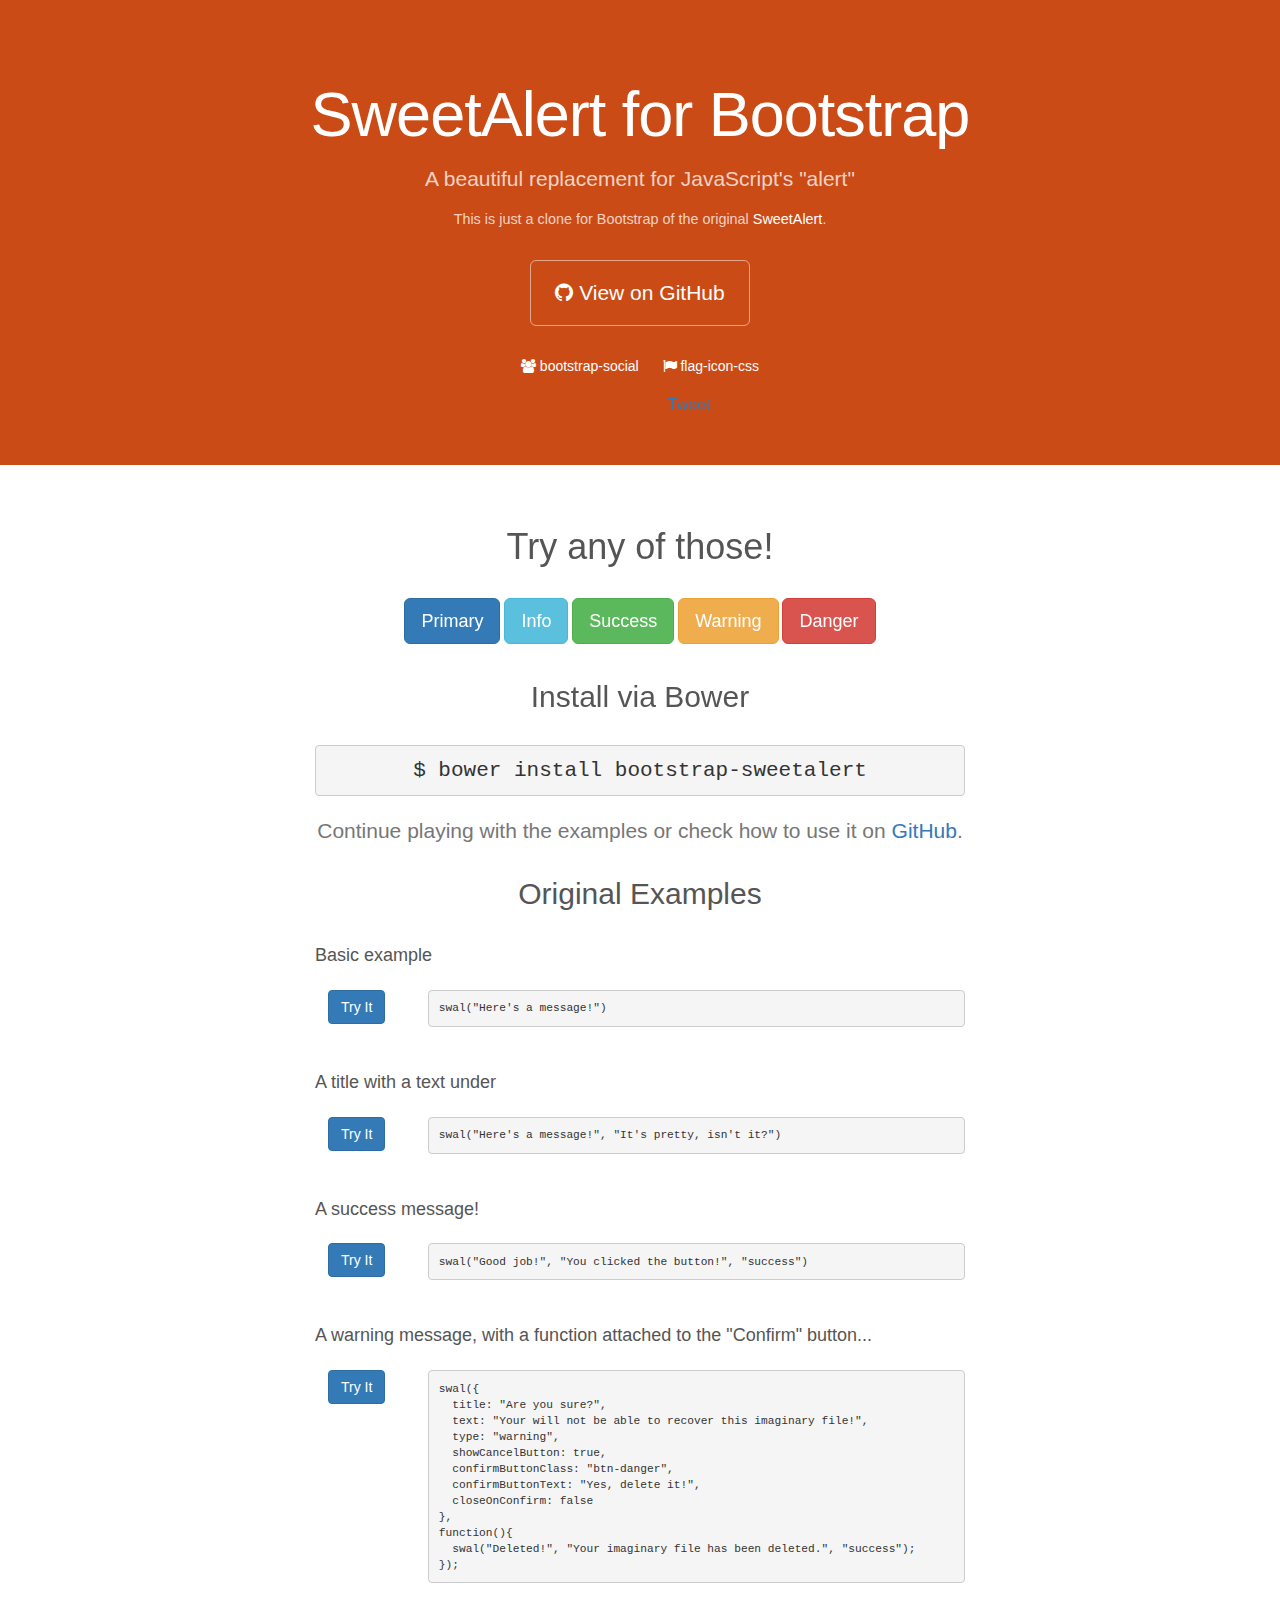
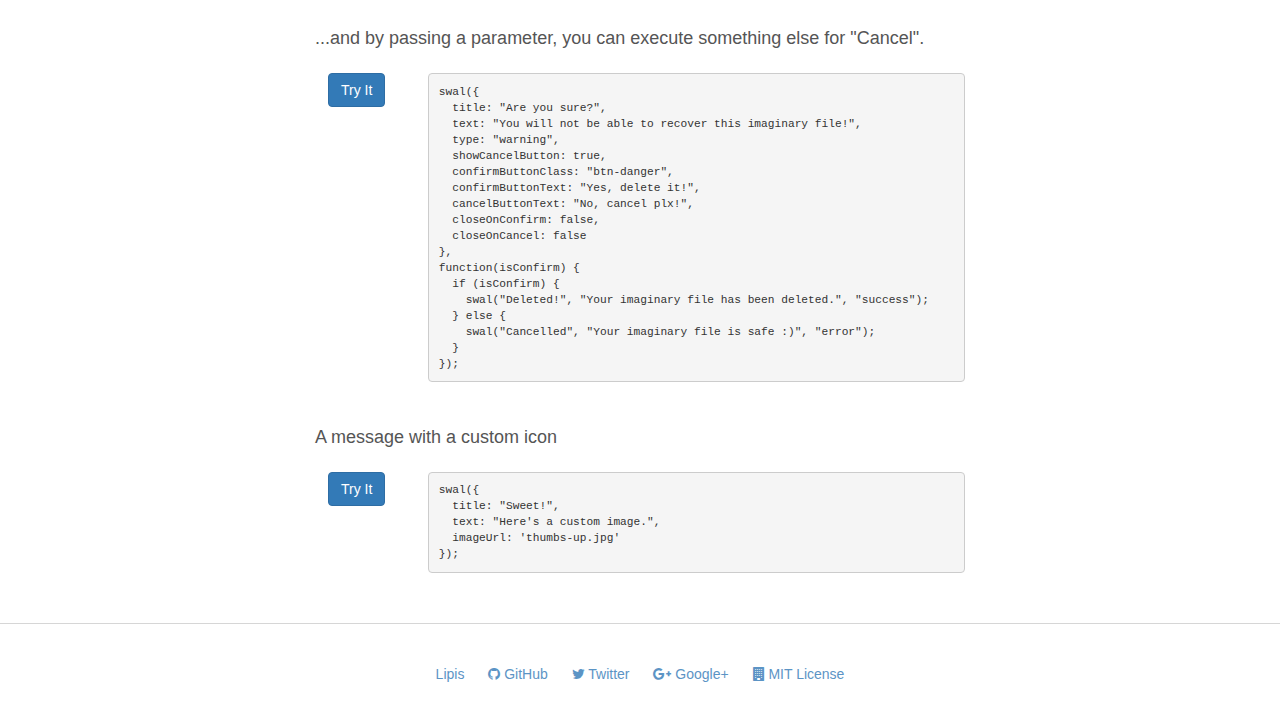
==== css/bootstrap-sweetalert-master/index.html @ ca47c211 "bootstrap sweetarap" ====
<!DOCTYPE html>
<html lang="en">
  <head>
    <meta charset="utf-8">
    <meta http-equiv="X-UA-Compatible" content="IE=edge">
    <meta name="viewport" content="width=device-width, initial-scale=1">

    <meta property="og:title" content="Social Buttons for Bootstrap" />
    <meta property="og:description" content="A beautiful replacement for JavaScript's 'alert' for Bootstrap" />
    <meta property="og:type" content="website" />
    <meta property="og:url" content="http://lipis.github.io/bootstrap-sweetalert/" />
    <meta property="og:image" content="http://lipis.github.io/bootstrap-social/assets/bootstrap-sweetalert.png" />

    <title>SweetAlert for Bootstrap</title>

    <link href="//maxcdn.bootstrapcdn.com/bootstrap/3.2.0/css/bootstrap.min.css" rel="stylesheet">
    <link href="//maxcdn.bootstrapcdn.com/font-awesome/4.2.0/css/font-awesome.min.css" rel="stylesheet">
    <script src="//code.jquery.com/jquery-2.1.1.js"></script>
    <link href="assets/docs.css" rel="stylesheet">

    <!-- Debug -->
    <script src="//localhost:32123/livereload.js"></script>

    <!-- This is what you need -->
    <script src="lib/sweet-alert.js"></script>
    <link rel="stylesheet" href="lib/sweet-alert.css">
    <!--.......................-->

    <script>
      (function(i,s,o,g,r,a,m){i['GoogleAnalyticsObject']=r;i[r]=i[r]||function(){
      (i[r].q=i[r].q||[]).push(arguments)},i[r].l=1*new Date();a=s.createElement(o),
      m=s.getElementsByTagName(o)[0];a.async=1;a.src=g;m.parentNode.insertBefore(a,m)
      })(window,document,'script','//www.google-analytics.com/analytics.js','ga');
      ga('create', 'UA-42119746-3', 'auto');
      ga('send', 'pageview');
    </script>
  </head>

  <body>
    <div class="jumbotron">
      <h1>SweetAlert for Bootstrap</h1>
      <p>A beautiful replacement for JavaScript's "alert"</p>
      <p class="small">
        This is just a clone for Bootstrap of the original
        <a href="http://tristanedwards.me/sweetalert" target="_blank" onclick="_gaq.push(['_trackEvent', 'exit', 'header', 'Original']);">SweetAlert</a>.
      </p>
      <p>
        <a class="btn btn-outline btn-lg" href="https://github.com/lipis/sweetalert" onclick="_gaq.push(['_trackEvent', 'exit', 'main', 'GitHub']);">
          <span class="fa fa-github"></span>
          View on GitHub
        </a>
      </p>
      <ul class="jumbotron-links">
        <li><a href="http://lipis.github.io/bootstrap-social" onclick="_gaq.push(['_trackEvent', 'exit', 'header', 'bootstrap-social']);"><i class="fa fa-group"></i> bootstrap-social</a></li>
        <li><a href="http://lipis.github.io/flag-icon-css"  onclick="_gaq.push(['_trackEvent', 'exit', 'header', 'flag-icon-css']);"><i class="fa fa-flag"></i> flag-icon-css</a></li>
      </ul>

      <iframe src="http://ghbtns.com/github-btn.html?user=lipis&amp;repo=bootstrap-sweetalert&amp;type=watch&amp;count=true" class="social-share"></iframe>
      <a href="https://twitter.com/share" class="social-share twitter-share-button" data-url="http://lipis.github.io/bootstrap-sweetalert/" data-text="SweetAlert for Bootstrap! A beautiful replacement for JavaScript's 'alert'." data-via="lipis" data-hashtags="bootstrap">Tweet</a>
    </div>

    <div class="container">

      <h1>Try any of those!</h1>
      <div class="examples">
        <button class="btn btn-lg btn-primary sweet-10" onclick="_gaq.push(['_trackEvent', 'example, 'try', 'Primary']);">Primary</button>
        <button class="btn btn-lg btn-info sweet-11" onclick="_gaq.push(['_trackEvent', 'example, 'try', 'Info']);">Info</button>
        <button class="btn btn-lg btn-success sweet-12" onclick="_gaq.push(['_trackEvent', 'example, 'try', 'Success']);">Success</button>
        <button class="btn btn-lg btn-warning sweet-13" onclick="_gaq.push(['_trackEvent', 'example, 'try', 'Warning']);">Warning</button>
        <button class="btn btn-lg btn-danger sweet-14" onclick="_gaq.push(['_trackEvent', 'example, 'try', 'Danger']);">Danger</button>
      </div>


      <h2>Install via Bower</h2>

      <pre class="text-center lead">$ bower install bootstrap-sweetalert</pre>

      <p class="text-muted text-center lead">
        Continue playing with the examples or check how to use it on
        <a href="https://github.com/lipis/bootstrap-sweetalert#sweetalert-for-bootstrap">GitHub</a>.
      </p>

      <h2>Original Examples</h2>

      <h4>Basic example</h4>
      <div class="row">
        <div class="col-sm-2 text-center">
          <p><button class="btn btn-primary sweet-1" onclick="_gaq.push(['_trackEvent', 'example', 'try', 'sweet-1']);">Try It</button></p>
        </div>
        <div class="col-sm-10">
          <pre class="code">swal("Here's a message!")</pre>
        </div>
      </div>

      <h4>A title with a text under</h4>
      <div class="row">
        <div class="col-sm-2 text-center">
          <p><button class="btn btn-primary sweet-2" onclick="_gaq.push(['_trackEvent', 'example', 'try', 'sweet-2']);">Try It</button></p>
        </div>
        <div class="col-sm-10">
          <pre>swal("Here's a message!", "It's pretty, isn't it?")</pre>
        </div>
      </div>

      <h4>A success message!</h4>
      <div class="row">
        <div class="col-sm-2 text-center">
          <p><button class="btn btn-primary sweet-3" onclick="_gaq.push(['_trackEvent', 'example', 'try', 'sweet-3']);">Try It</button></p>
        </div>
        <div class="col-sm-10">
          <pre>swal("Good job!", "You clicked the button!", "success")</pre>
        </div>
      </div>

      <h4>A warning message, with a function attached to the "Confirm" button...</h4>
      <div class="row">
        <div class="col-sm-2 text-center">
          <p><button class="btn btn-primary sweet-4" onclick="_gaq.push(['_trackEvent', 'example', 'try', 'sweet-4']);">Try It</button></p>
        </div>
        <div class="col-sm-10">
          <pre>
swal({
  title: "Are you sure?",
  text: "Your will not be able to recover this imaginary file!",
  type: "warning",
  showCancelButton: true,
  confirmButtonClass: "btn-danger",
  confirmButtonText: "Yes, delete it!",
  closeOnConfirm: false
},
function(){
  swal("Deleted!", "Your imaginary file has been deleted.", "success");
});</pre>
        </div>
      </div>

      <h4>...and by passing a parameter, you can execute something else for "Cancel".</h4>
      <div class="row">
        <div class="col-sm-2 text-center">
          <p><button class="btn btn-primary sweet-5" onclick="_gaq.push(['_trackEvent', 'example', 'try', 'sweet-5']);">Try It</button></p>
        </div>
        <div class="col-sm-10">
          <pre>
swal({
  title: "Are you sure?",
  text: "You will not be able to recover this imaginary file!",
  type: "warning",
  showCancelButton: true,
  confirmButtonClass: "btn-danger",
  confirmButtonText: "Yes, delete it!",
  cancelButtonText: "No, cancel plx!",
  closeOnConfirm: false,
  closeOnCancel: false
},
function(isConfirm) {
  if (isConfirm) {
    swal("Deleted!", "Your imaginary file has been deleted.", "success");
  } else {
    swal("Cancelled", "Your imaginary file is safe :)", "error");
  }
});</pre>
        </div>
      </div>

      <h4>A message with a custom icon</h4>
      <div class="row">
        <div class="col-sm-2 text-center">
          <p><button class="btn btn-primary sweet-6" onclick="_gaq.push(['_trackEvent', 'exit', 'footer', 'Lipis']);">Try It</button></p>
        </div>
        <div class="col-sm-10">
          <pre>
swal({
  title: "Sweet!",
  text: "Here's a custom image.",
  imageUrl: 'thumbs-up.jpg'
});</pre>
        </div>
      </div>
    </div>
    <footer>
      <ul class="links">
        <li><a href="http://lip.is" onclick="_gaq.push(['_trackEvent', 'exit', 'footer', 'Lipis']);">Lipis</a></li>
        <li><a href="http://github.com/lipis" onclick="_gaq.push(['_trackEvent', 'exit', 'footer', 'GitHub']);"><i class="fa fa-github"></i> GitHub</a></li>
        <li><a href="http://twitter.com/lipis" onclick="_gaq.push(['_trackEvent', 'exit', 'footer', 'Twitter']);"><i class="fa fa-twitter"></i> Twitter</a></li>
        <li><a href="http://google.com/+PanayiotisLipiridis" onclick="_gaq.push(['_trackEvent', 'exit', 'footer', 'Google+']);"><i class="fa fa-google-plus"></i> Google+</a></li>
        <li><a href="http://opensource.org/licenses/MIT" onclick="_gaq.push(['_trackEvent', 'exit', 'footer', 'MIT']);"><i class="fa fa-building"></i> MIT License</a></li>
      </ul>
    </footer>

    <script>
      document.querySelector('.sweet-1').onclick = function(){
        swal("Here's a message!");
      };

      document.querySelector('.sweet-2').onclick = function(){
        swal("Here's a message!", "It's pretty, isn't it?")
      };

      document.querySelector('.sweet-3').onclick = function(){
        swal("Good job!", "You clicked the button!", "success");
      };

      document.querySelector('.sweet-4').onclick = function(){
        swal({
          title: "Are you sure?",
          text: "You will not be able to recover this imaginary file!",
          type: "warning",
          showCancelButton: true,
          confirmButtonClass: 'btn-danger',
          confirmButtonText: 'Yes, delete it!',
          closeOnConfirm: false,
          //closeOnCancel: false
        },
        function(){
          swal("Deleted!", "Your imaginary file has been deleted!", "success");
        });
      };

      document.querySelector('.sweet-5').onclick = function(){
        swal({
          title: "Are you sure?",
          text: "You will not be able to recover this imaginary file!",
          type: "warning",
          showCancelButton: true,
          confirmButtonClass: 'btn-danger',
          confirmButtonText: 'Yes, delete it!',
          cancelButtonText: "No, cancel plx!",
          closeOnConfirm: false,
          closeOnCancel: false
        },
        function(isConfirm){
          if (isConfirm){
            swal("Deleted!", "Your imaginary file has been deleted!", "success");
          } else {
            swal("Cancelled", "Your imaginary file is safe :)", "error");
          }
        });
      };

      document.querySelector('.sweet-6').onclick = function(){
        swal({
          title: "Sweet!",
          text: "Here's a custom image.",
          imageUrl: 'assets/thumbs-up.jpg'
        });
      };

      document.querySelector('.sweet-10').onclick = function(){
        swal({
          title: "Are you sure?",
          text: "You will not be able to recover this imaginary file!",
          type: "info",
          showCancelButton: true,
          confirmButtonClass: 'btn-primary',
          confirmButtonText: 'Primary!'
        });
      };

      document.querySelector('.sweet-11').onclick = function(){
        swal({
          title: "Are you sure?",
          text: "You will not be able to recover this imaginary file!",
          type: "info",
          showCancelButton: true,
          confirmButtonClass: 'btn-info',
          confirmButtonText: 'Info!'
        });
      };

      document.querySelector('.sweet-12').onclick = function(){
        swal({
          title: "Are you sure?",
          text: "You will not be able to recover this imaginary file!",
          type: "success",
          showCancelButton: true,
          confirmButtonClass: 'btn-success',
          confirmButtonText: 'Success!'
        });
      };

      document.querySelector('.sweet-13').onclick = function(){
        swal({
          title: "Are you sure?",
          text: "You will not be able to recover this imaginary file!",
          type: "warning",
          showCancelButton: true,
          confirmButtonClass: 'btn-warning',
          confirmButtonText: 'Warning!'
        });
      };

      document.querySelector('.sweet-14').onclick = function(){
        swal({
          title: "Are you sure?",
          text: "You will not be able to recover this imaginary file!",
          type: "error",
          showCancelButton: true,
          confirmButtonClass: 'btn-danger',
          confirmButtonText: 'Danger!'
        });
      };
    </script>
    <script>
      !function(d,s,id){var js,fjs=d.getElementsByTagName(s)[0],p=/^http:/.test(d.location)?'http':'https';if(!d.getElementById(id)){js=d.createElement(s);js.id=id;js.src=p+'://platform.twitter.com/widgets.js';fjs.parentNode.insertBefore(js,fjs);}}(document, 'script', 'twitter-wjs');
    </script>
  </body>
</html>
---- css/bootstrap-sweetalert-master/assets/docs.css ----
.jumbotron {
  font-size: 16px;
  text-align: center;
  color: #fff;
  color: rgba(255,255,255,.75);
  background-color: #cb4b16;
  border-radius: 0;
}
.jumbotron h1 {
  margin-bottom: 15px;
  font-weight: 300;
  letter-spacing: -1px;
  color: #fff;
}
.jumbotron .small {
  font-size: .9em;
}
.jumbotron iframe {
  width: 90px!important;
  height: 20px!important;
  border: none;
  overflow: hidden;
  margin: 2px;
}
.jumbotron p a,
.jumbotron-links a {
  font-weight: 500;
  color: #fff;
  transition: all .1s ease-in-out;
}
.jumbotron p a:hover,
.jumbotron-links a:hover {
  text-shadow: 0 0 10px rgba(255,255,255,.55);
}

.jumbotron-links {
  margin-top: 15px;
  padding-left: 0;
  list-style: none;
  font-size: 14px;
}
.jumbotron-links li {
  display: inline;
}
.jumbotron-links li + li {
  margin-left: 20px;
}


.btn-outline {
  margin-top: 15px;
  margin-bottom: 15px;
  padding: 18px 24px;
  font-size: inherit;
  font-weight: 500;
  color: #fff;
  background-color: transparent;
  border-color: #fff;
  border-color: rgba(255,255,255,.5);
  transition: all .1s ease-in-out;
}

.btn-outline:hover,
.btn-outline:active {
  color: @color-bg;
  background-color: #fff;
  border-color: #fff;
}

.container {
  max-width: 680px;
}


h1,
h2 {
  font-weight: 300;
  color: #555;
  margin-top: 32px;
  margin-bottom: 32px;
  text-align: center;
}

h4 {
  font-weight: 300;
  color: #555;
  margin-top: 36px;
  margin-bottom: 24px;
}

pre {
  font-size: 0.8em;
  overflow: auto;
  word-wrap: normal;
  white-space: pre;
}

footer {
  text-align: center;
  opacity: .8;
  padding: 40px 0;
  margin-top: 40px;
  border-top: 1px solid #ccc;
}

.examples {
  text-align: center;
}

.examples .btn {
  margin-bottom: 4px;
}

.links {
  margin: 0;
  list-style: none;
  padding-left: 0;
}

.links li {
  display: inline;
  padding: 0 10px;
}
---- css/bootstrap-sweetalert-master/lib/sweet-alert.css ----
@-webkit-keyframes showSweetAlert {
  0% {
    transform: scale(0.7);
    -webkit-transform: scale(0.7);
  }
  45% {
    transform: scale(1.05);
    -webkit-transform: scale(1.05);
  }
  80% {
    transform: scale(0.95);
    -webkit-tranform: scale(0.95);
  }
  100% {
    transform: scale(1);
    -webkit-transform: scale(1);
  }
}
@keyframes showSweetAlert {
  0% {
    transform: scale(0.7);
    -webkit-transform: scale(0.7);
  }
  45% {
    transform: scale(1.05);
    -webkit-transform: scale(1.05);
  }
  80% {
    transform: scale(0.95);
    -webkit-tranform: scale(0.95);
  }
  100% {
    transform: scale(1);
    -webkit-transform: scale(1);
  }
}
@-webkit-keyframes hideSweetAlert {
  0% {
    transform: scale(1);
    -webkit-transform: scale(1);
  }
  100% {
    transform: scale(0.5);
    -webkit-transform: scale(0.5);
  }
}
@keyframes hideSweetAlert {
  0% {
    transform: scale(1);
    -webkit-transform: scale(1);
  }
  100% {
    transform: scale(0.5);
    -webkit-transform: scale(0.5);
  }
}
.showSweetAlert {
  -webkit-animation: showSweetAlert 0.3s;
  animation: showSweetAlert 0.3s;
}
.hideSweetAlert {
  -webkit-animation: hideSweetAlert 0.2s;
  animation: hideSweetAlert 0.2s;
}
@-webkit-keyframes animateSuccessTip {
  0% {
    width: 0;
    left: 1px;
    top: 19px;
  }
  54% {
    width: 0;
    left: 1px;
    top: 19px;
  }
  70% {
    width: 50px;
    left: -8px;
    top: 37px;
  }
  84% {
    width: 17px;
    left: 21px;
    top: 48px;
  }
  100% {
    width: 25px;
    left: 14px;
    top: 45px;
  }
}
@keyframes animateSuccessTip {
  0% {
    width: 0;
    left: 1px;
    top: 19px;
  }
  54% {
    width: 0;
    left: 1px;
    top: 19px;
  }
  70% {
    width: 50px;
    left: -8px;
    top: 37px;
  }
  84% {
    width: 17px;
    left: 21px;
    top: 48px;
  }
  100% {
    width: 25px;
    left: 14px;
    top: 45px;
  }
}
@-webkit-keyframes animateSuccessLong {
  0% {
    width: 0;
    right: 46px;
    top: 54px;
  }
  65% {
    width: 0;
    right: 46px;
    top: 54px;
  }
  84% {
    width: 55px;
    right: 0px;
    top: 35px;
  }
  100% {
    width: 47px;
    right: 8px;
    top: 38px;
  }
}
@keyframes animateSuccessLong {
  0% {
    width: 0;
    right: 46px;
    top: 54px;
  }
  65% {
    width: 0;
    right: 46px;
    top: 54px;
  }
  84% {
    width: 55px;
    right: 0px;
    top: 35px;
  }
  100% {
    width: 47px;
    right: 8px;
    top: 38px;
  }
}
@-webkit-keyframes rotatePlaceholder {
  0% {
    transform: rotate(-45deg);
    -webkit-transform: rotate(-45deg);
  }
  5% {
    transform: rotate(-45deg);
    -webkit-transform: rotate(-45deg);
  }
  12% {
    transform: rotate(-405deg);
    -webkit-transform: rotate(-405deg);
  }
  100% {
    transform: rotate(-405deg);
    -webkit-transform: rotate(-405deg);
  }
}
@keyframes rotatePlaceholder {
  0% {
    transform: rotate(-45deg);
    -webkit-transform: rotate(-45deg);
  }
  5% {
    transform: rotate(-45deg);
    -webkit-transform: rotate(-45deg);
  }
  12% {
    transform: rotate(-405deg);
    -webkit-transform: rotate(-405deg);
  }
  100% {
    transform: rotate(-405deg);
    -webkit-transform: rotate(-405deg);
  }
}
.animateSuccessTip {
  -webkit-animation: animateSuccessTip 0.75s;
  animation: animateSuccessTip 0.75s;
}
.animateSuccessLong {
  -webkit-animation: animateSuccessLong 0.75s;
  animation: animateSuccessLong 0.75s;
}
.icon.success.animate::after {
  -webkit-animation: rotatePlaceholder 4.25s ease-in;
  animation: rotatePlaceholder 4.25s ease-in;
}
@-webkit-keyframes animateErrorIcon {
  0% {
    transform: rotateX(100deg);
    -webkit-transform: rotateX(100deg);
    opacity: 0;
  }
  100% {
    transform: rotateX(0deg);
    -webkit-transform: rotateX(0deg);
    opacity: 1;
  }
}
@keyframes animateErrorIcon {
  0% {
    transform: rotateX(100deg);
    -webkit-transform: rotateX(100deg);
    opacity: 0;
  }
  100% {
    transform: rotateX(0deg);
    -webkit-transform: rotateX(0deg);
    opacity: 1;
  }
}
.animateErrorIcon {
  -webkit-animation: animateErrorIcon 0.5s;
  animation: animateErrorIcon 0.5s;
}
@-webkit-keyframes animateXMark {
  0% {
    transform: scale(0.4);
    -webkit-transform: scale(0.4);
    margin-top: 26px;
    opacity: 0;
  }
  50% {
    transform: scale(0.4);
    -webkit-transform: scale(0.4);
    margin-top: 26px;
    opacity: 0;
  }
  80% {
    transform: scale(1.15);
    -webkit-transform: scale(1.15);
    margin-top: -6px;
  }
  100% {
    transform: scale(1);
    -webkit-transform: scale(1);
    margin-top: 0;
    opacity: 1;
  }
}
@keyframes animateXMark {
  0% {
    transform: scale(0.4);
    -webkit-transform: scale(0.4);
    margin-top: 26px;
    opacity: 0;
  }
  50% {
    transform: scale(0.4);
    -webkit-transform: scale(0.4);
    margin-top: 26px;
    opacity: 0;
  }
  80% {
    transform: scale(1.15);
    -webkit-transform: scale(1.15);
    margin-top: -6px;
  }
  100% {
    transform: scale(1);
    -webkit-transform: scale(1);
    margin-top: 0;
    opacity: 1;
  }
}
.animateXMark {
  -webkit-animation: animateXMark 0.5s;
  animation: animateXMark 0.5s;
}
@-webkit-keyframes pulseWarning {
  0% {
    border-color: #F8D486;
  }
  100% {
    border-color: #F8BB86;
  }
}
@keyframes pulseWarning {
  0% {
    border-color: #F8D486;
  }
  100% {
    border-color: #F8BB86;
  }
}
.pulseWarning {
  -webkit-animation: pulseWarning 0.75s infinite alternate;
  animation: pulseWarning 0.75s infinite alternate;
}
@-webkit-keyframes pulseWarningIns {
  0% {
    background-color: #F8D486;
  }
  100% {
    background-color: #F8BB86;
  }
}
@keyframes pulseWarningIns {
  0% {
    background-color: #F8D486;
  }
  100% {
    background-color: #F8BB86;
  }
}
.pulseWarningIns {
  -webkit-animation: pulseWarningIns 0.75s infinite alternate;
  animation: pulseWarningIns 0.75s infinite alternate;
}
.sweet-overlay {
  background-color: rgba(0, 0, 0, 0.4);
  position: fixed;
  left: 0;
  right: 0;
  top: 0;
  bottom: 0;
  display: none;
  z-index: 1040;
}
.sweet-alert {
  background-color: #ffffff;
  width: 478px;
  padding: 17px;
  border-radius: 5px;
  text-align: center;
  position: fixed;
  left: 50%;
  top: 50%;
  margin-left: -256px;
  margin-top: -200px;
  overflow: hidden;
  display: none;
  z-index: 2000;
}
@media all and (max-width: 767px) {
  .sweet-alert {
    width: auto;
    margin-left: 0;
    margin-right: 0;
    left: 15px;
    right: 15px;
  }
}
.sweet-alert .icon {
  width: 80px;
  height: 80px;
  border: 4px solid gray;
  border-radius: 50%;
  margin: 20px auto;
  position: relative;
  box-sizing: content-box;
}
.sweet-alert .icon.error {
  border-color: #d43f3a;
}
.sweet-alert .icon.error .x-mark {
  position: relative;
  display: block;
}
.sweet-alert .icon.error .line {
  position: absolute;
  height: 5px;
  width: 47px;
  background-color: #d9534f;
  display: block;
  top: 37px;
  border-radius: 2px;
}
.sweet-alert .icon.error .line.left {
  -webkit-transform: rotate(45deg);
  transform: rotate(45deg);
  left: 17px;
}
.sweet-alert .icon.error .line.right {
  -webkit-transform: rotate(-45deg);
  transform: rotate(-45deg);
  right: 16px;
}
.sweet-alert .icon.warning {
  border-color: #eea236;
}
.sweet-alert .icon.warning .body {
  position: absolute;
  width: 5px;
  height: 47px;
  left: 50%;
  top: 10px;
  border-radius: 2px;
  margin-left: -2px;
  background-color: #f0ad4e;
}
.sweet-alert .icon.warning .dot {
  position: absolute;
  width: 7px;
  height: 7px;
  border-radius: 50%;
  margin-left: -3px;
  left: 50%;
  bottom: 10px;
  background-color: #f0ad4e;
}
.sweet-alert .icon.info {
  border-color: #46b8da;
}
.sweet-alert .icon.info::before {
  content: "";
  position: absolute;
  width: 5px;
  height: 29px;
  left: 50%;
  bottom: 17px;
  border-radius: 2px;
  margin-left: -2px;
  background-color: #5bc0de;
}
.sweet-alert .icon.info::after {
  content: "";
  position: absolute;
  width: 7px;
  height: 7px;
  border-radius: 50%;
  margin-left: -3px;
  top: 19px;
  background-color: #5bc0de;
}
.sweet-alert .icon.success {
  border-color: #4cae4c;
}
.sweet-alert .icon.success::before,
.sweet-alert .icon.success::after {
  content: '';
  border-radius: 50%;
  position: absolute;
  width: 60px;
  height: 120px;
  background: white;
  -webkit-transform: rotate(45deg);
  transform: rotate(45deg);
}
.sweet-alert .icon.success::before {
  border-radius: 120px 0 0 120px;
  top: -7px;
  left: -33px;
  -webkit-transform: rotate(-45deg);
  transform: rotate(-45deg);
  -webkit-transform-origin: 60px 60px;
  transform-origin: 60px 60px;
}
.sweet-alert .icon.success::after {
  border-radius: 0 120px 120px 0;
  top: -11px;
  left: 30px;
  -webkit-transform: rotate(-45deg);
  transform: rotate(-45deg);
  -webkit-transform-origin: 0px 60px;
  transform-origin: 0px 60px;
}
.sweet-alert .icon.success .placeholder {
  width: 80px;
  height: 80px;
  border: 4px solid rgba(92, 184, 92, 0.2);
  border-radius: 50%;
  box-sizing: content-box;
  position: absolute;
  left: -4px;
  top: -4px;
  z-index: 2;
}
.sweet-alert .icon.success .fix {
  width: 5px;
  height: 90px;
  background-color: #ffffff;
  position: absolute;
  left: 28px;
  top: 8px;
  z-index: 1;
  -webkit-transform: rotate(-45deg);
  transform: rotate(-45deg);
}
.sweet-alert .icon.success .line {
  height: 5px;
  background-color: #5cb85c;
  display: block;
  border-radius: 2px;
  position: absolute;
  z-index: 2;
}
.sweet-alert .icon.success .line.tip {
  width: 25px;
  left: 14px;
  top: 46px;
  -webkit-transform: rotate(45deg);
  transform: rotate(45deg);
}
.sweet-alert .icon.success .line.long {
  width: 47px;
  right: 8px;
  top: 38px;
  -webkit-transform: rotate(-45deg);
  transform: rotate(-45deg);
}
.sweet-alert .icon.custom {
  background-size: contain;
  border-radius: 0;
  border: none;
  background-position: center center;
  background-repeat: no-repeat;
}
.sweet-alert .btn-default:focus {
  border-color: #cccccc;
  outline: 0;
  -webkit-box-shadow: inset 0 1px 1px rgba(0,0,0,.075), 0 0 8px rgba(204, 204, 204, 0.6);
  box-shadow: inset 0 1px 1px rgba(0,0,0,.075), 0 0 8px rgba(204, 204, 204, 0.6);
}
.sweet-alert .btn-success:focus {
  border-color: #4cae4c;
  outline: 0;
  -webkit-box-shadow: inset 0 1px 1px rgba(0,0,0,.075), 0 0 8px rgba(76, 174, 76, 0.6);
  box-shadow: inset 0 1px 1px rgba(0,0,0,.075), 0 0 8px rgba(76, 174, 76, 0.6);
}
.sweet-alert .btn-info:focus {
  border-color: #46b8da;
  outline: 0;
  -webkit-box-shadow: inset 0 1px 1px rgba(0,0,0,.075), 0 0 8px rgba(70, 184, 218, 0.6);
  box-shadow: inset 0 1px 1px rgba(0,0,0,.075), 0 0 8px rgba(70, 184, 218, 0.6);
}
.sweet-alert .btn-danger:focus {
  border-color: #d43f3a;
  outline: 0;
  -webkit-box-shadow: inset 0 1px 1px rgba(0,0,0,.075), 0 0 8px rgba(212, 63, 58, 0.6);
  box-shadow: inset 0 1px 1px rgba(0,0,0,.075), 0 0 8px rgba(212, 63, 58, 0.6);
}
.sweet-alert .btn-warning:focus {
  border-color: #eea236;
  outline: 0;
  -webkit-box-shadow: inset 0 1px 1px rgba(0,0,0,.075), 0 0 8px rgba(238, 162, 54, 0.6);
  box-shadow: inset 0 1px 1px rgba(0,0,0,.075), 0 0 8px rgba(238, 162, 54, 0.6);
}
.sweet-alert button::-moz-focus-inner {
  border: 0;
}
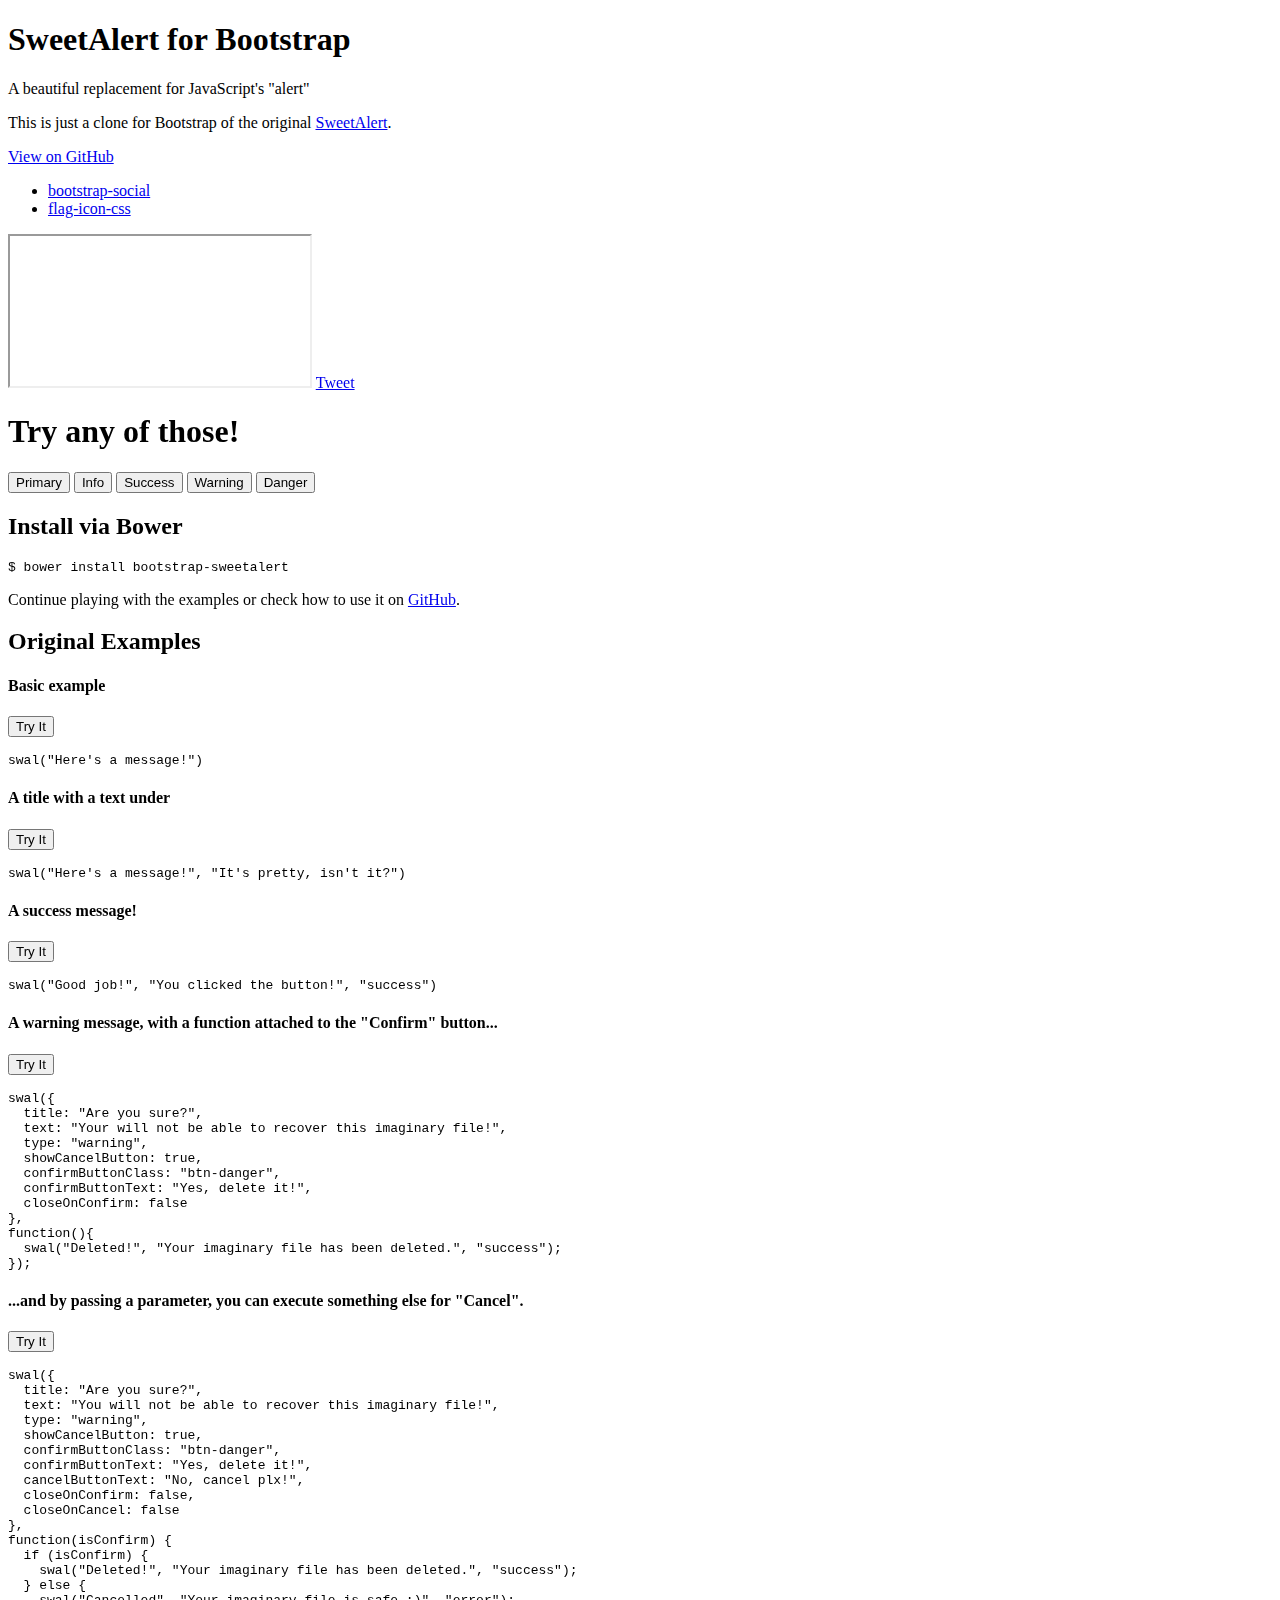
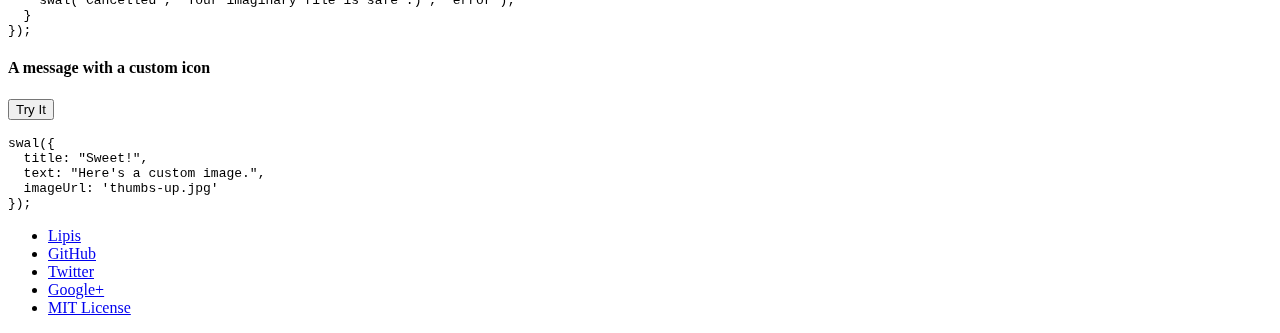
==== commit 144319af: "END" ====
--- a/css/bootstrap-sweetalert-master/index.html
+++ b/css/bootstrap-sweetalert-master/index.html
@@ -1,39 +1,12 @@
 <!DOCTYPE html>
 <html lang="en">
   <head>
-    <meta charset="utf-8">
-    <meta http-equiv="X-UA-Compatible" content="IE=edge">
-    <meta name="viewport" content="width=device-width, initial-scale=1">
-
-    <meta property="og:title" content="Social Buttons for Bootstrap" />
-    <meta property="og:description" content="A beautiful replacement for JavaScript's 'alert' for Bootstrap" />
-    <meta property="og:type" content="website" />
-    <meta property="og:url" content="http://lipis.github.io/bootstrap-sweetalert/" />
-    <meta property="og:image" content="http://lipis.github.io/bootstrap-social/assets/bootstrap-sweetalert.png" />
-
-    <title>SweetAlert for Bootstrap</title>
-
-    <link href="//maxcdn.bootstrapcdn.com/bootstrap/3.2.0/css/bootstrap.min.css" rel="stylesheet">
-    <link href="//maxcdn.bootstrapcdn.com/font-awesome/4.2.0/css/font-awesome.min.css" rel="stylesheet">
-    <script src="//code.jquery.com/jquery-2.1.1.js"></script>
-    <link href="assets/docs.css" rel="stylesheet">
-
-    <!-- Debug -->
-    <script src="//localhost:32123/livereload.js"></script>
-
+   
     <!-- This is what you need -->
     <script src="lib/sweet-alert.js"></script>
     <link rel="stylesheet" href="lib/sweet-alert.css">
     <!--.......................-->
 
-    <script>
-      (function(i,s,o,g,r,a,m){i['GoogleAnalyticsObject']=r;i[r]=i[r]||function(){
-      (i[r].q=i[r].q||[]).push(arguments)},i[r].l=1*new Date();a=s.createElement(o),
-      m=s.getElementsByTagName(o)[0];a.async=1;a.src=g;m.parentNode.insertBefore(a,m)
-      })(window,document,'script','//www.google-analytics.com/analytics.js','ga');
-      ga('create', 'UA-42119746-3', 'auto');
-      ga('send', 'pageview');
-    </script>
   </head>
 
   <body>
